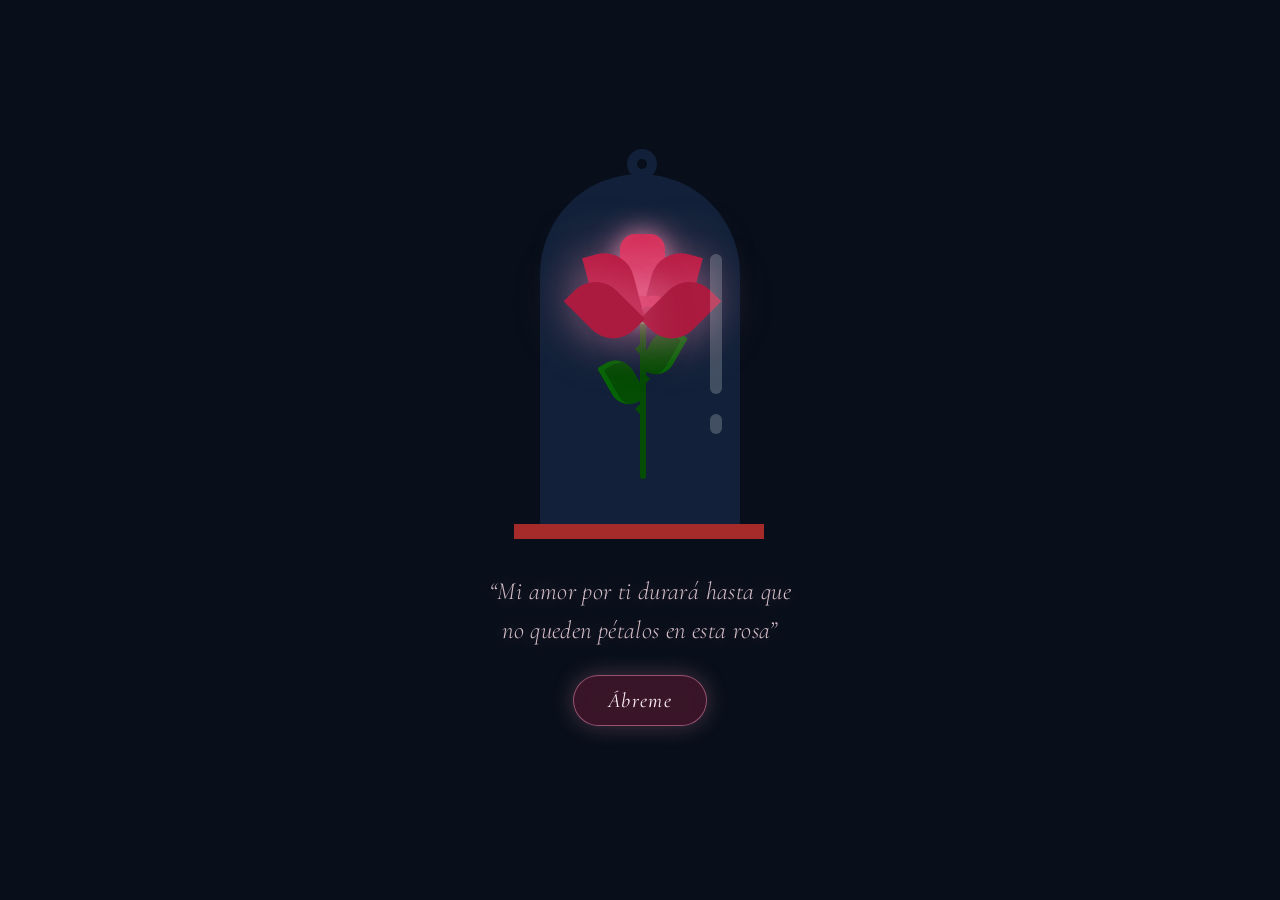
==== index.html @ 110250e2 "Add files via upload" ====
<!DOCTYPE html>
<html lang="es">
<head>
    <meta charset="UTF-8">
    <meta name="viewport" content="width=device-width, initial-scale=1.0, viewport-fit=cover">
    <meta name="theme-color" content="#080f1a">
    <title>Esta Rosa es para Tí</title>
    <link rel="preconnect" href="https://fonts.googleapis.com">
    <link rel="preconnect" href="https://fonts.gstatic.com" crossorigin>
    <link href="https://fonts.googleapis.com/css2?family=Cormorant+Garamond:ital,wght@0,400;1,300;1,400&display=swap" rel="stylesheet">
    <style>
* { box-sizing: border-box; }

body {
  margin: 0;
  min-height: 100vh;
  min-height: 100svh;          /* cuenta con la barra del navegador móvil */
  width: 100%;
  background: #080f1a;
  overflow-x: hidden;
  font-family: 'Cormorant Garamond', Georgia, 'Times New Roman', serif;
  display: flex;
  flex-direction: column;
  align-items: center;
  justify-content: center;
  gap: 48px;
  padding: 26px 18px calc(26px + env(safe-area-inset-bottom));
}

.container {
  position: relative;          /* la escena manda en el alto; el texto va debajo */
  flex: none;
}

.mensaje {
  display: flex;
  flex-direction: column;
  align-items: center;
  gap: 26px;
}

/* La frase */
.frase {
  margin: 0;
  max-width: 19em;
  text-align: center;
  text-wrap: balance;
  font-style: italic;
  font-weight: 300;
  font-size: clamp(1.1rem, 5.2vw, 1.55rem);
  line-height: 1.55;
  letter-spacing: 0.015em;
  color: #f7dbe4;
  opacity: 0;
  animation: aparecer 2.6s ease 0.9s forwards,
             latido 5s ease-in-out 3.5s infinite;
}

@keyframes aparecer {
  from { opacity: 0; transform: translateY(10px); }
  to   { opacity: 0.85; transform: translateY(0); text-shadow: 0 0 16px rgba(245, 148, 184, 0.35); }
}
@keyframes latido {
  0%, 100% { opacity: 0.78; text-shadow: 0 0 14px rgba(245, 148, 184, 0.3); }
  50%      { opacity: 1;    text-shadow: 0 0 28px rgba(245, 148, 184, 0.6); }
}

/* Pantallas bajas: la campana se encoge para que la frase no quede fuera */
@media (max-height: 640px) {
  body { gap: 34px; }
  .container { transform: scale(0.88); transform-origin: top center; margin-bottom: -42px; }
  .frase { font-size: clamp(1rem, 4.6vw, 1.3rem); }
}

.glass {
  height: 350px;
  width: 200px;
  background: #122139;
  border-radius: 300px 300px 0px 0px;
}
.glass:before {
  content: "";
  height: 10px;
  width: 10px;
  transform-origin: center;
  border: 10px solid #122139;
  border-radius: 100%;
  position: absolute;
  left: 87px;
  top: -25px;
}
.glass:after {
  content: "";
  position: absolute;
  height: 15px;
  width: 250px;
  background: #a52a2a;
  top: 100%;
  left: -13%;
}

.shine {
  width: 12px;
  height: 140px;
  background: white;
  opacity: 0.2;
  position: absolute;
  left: 85%;
  top: 80px;
  border-radius: 100px;
  z-index: 10;
}
.shine:before {
  content: "";
  width: 12px;
  height: 20px;
  position: absolute;
  background: white;
  top: 160px;
  border-radius: 100px;
}

.petals > div {
  position: absolute;
  background: #d52d58;
  width: 45px;
  height: 80px;
  top: 55px;
  transition: all 0.5s ease-out;
}
/* El corazón de la rosa: no cae nunca */
.petals .core {
  border-radius: 15px;
  box-shadow: 0px 0px 30px #f594b8;
  left: 80px;
  top: 60px;
  background: #d52d58;
}
.petals .left {
  background: #b81b43;
  left: 60px;
  border-radius: 0px 30px 0px 30px;
  transform-origin: bottom right;
}
.petals .right {
  background: #b81b43;
  left: 100px;
  border-radius: 30px 0px 30px 0px;
  transform-origin: bottom left;
}
/* n0 = el de delante (el próximo en caer), n2 = el del fondo */
.petals .n0 {
  background: #ab1a3f;
  top: 75px;
  height: 70px;
  box-shadow: 0px 0px 50px rgba(245, 148, 184, 0.5);
}
.petals .n1 {
  background: #b81b43;
  top: 70px;
  height: 75px;
  box-shadow: 0px 0px 50px rgba(245, 148, 184, 0.5);
}
.petals .n2 {
  background: #c9204b;
  top: 65px;
  height: 70px;
  box-shadow: 0px 0px 50px rgba(245, 148, 184, 0.3);
}
.petals .glow {
  animation: glowing 2.5s ease-in-out infinite;
}
/* Mientras un pétalo avanza de puesto se mueve más despacio */
.petals .mover {
  transition: all 1.2s ease-in-out;
}
/* Un pétalo recién nacido asoma desde el fondo */
.petals .naciendo {
  opacity: 0;
}

.deadPetals > div {
  position: absolute;
  background: #d52d58;
  width: 20px;
  height: 15px;
  top: 120px;
  border-radius: 0px 30px 0px 30px;
  box-shadow: 0px 0px 30px rgba(245, 148, 184, 0.5);
  transition: all 0.5s ease-out;
}
.deadPetals > div:nth-child(1) {
  left: 67px;
  transform: rotate(-30deg);
  animation: falling 20s 4s ease-in-out infinite;
}
.deadPetals > div:nth-child(2) {
  left: 104px;
  transform: rotate(-30deg);
  animation: falling 20s 8s ease-in-out infinite;
}
.deadPetals > div:nth-child(3) {
  left: 91px;
  transform: rotate(-30deg);
  animation: falling 20s 12s ease-in-out infinite;
}
.deadPetals > div:nth-child(4) {
  left: 69px;
  transform: rotate(-30deg);
  animation: falling 20s 16s ease-in-out infinite;
}

.leaves > div:nth-last-child(1) {
  position: absolute;
  width: 55px;
  height: 30px;
  background: #338f37;
  top: 120px;
  left: 75px;
  border-radius: 100px;
}
.leaves > div:nth-child(1) {
  position: absolute;
  width: 6px;
  height: 210px;
  background: #054c05;
  top: 95px;
  left: 100px;
  border-radius: 0 0 100px 100px;
}
.leaves > div:nth-child(2) {
  position: absolute;
  width: 30px;
  height: 50px;
  top: 53px;
  border-radius: 5px 40px 20px 40px;
  background: #054c05;
  transform-origin: bottom;
  transform: rotate(-30deg);
  top: 180px;
  left: 80px;
  box-shadow: inset 5px 5px #066406;
}
.leaves > div:nth-child(3) {
  position: absolute;
  width: 30px;
  height: 50px;
  top: 53px;
  border-radius: 40px 5px 40px 20px;
  background: #054c05;
  transform-origin: bottom;
  transform: rotate(30deg);
  top: 150px;
  left: 95px;
  box-shadow: inset -5px 5px #066406;
}

.thorns > div {
  position: absolute;
  width: 0;
  height: 0;
  top: 140px;
}
.thorns > div:nth-child(odd) {
  border-top: 5px solid transparent;
  border-bottom: 5px solid transparent;
  border-left: 5px solid #054c05;
  left: 105px;
}
.thorns > div:nth-child(even) {
  border-top: 5px solid transparent;
  border-bottom: 5px solid transparent;
  border-right: 5px solid #054c05;
  left: 95px;
}
.thorns > div:nth-child(1) {
  top: 200px;
}
.thorns > div:nth-child(2) {
  top: 170px;
}
.thorns > div:nth-child(4) {
  top: 230px;
}

@keyframes glowing {
  50% {
    background: #d7365f;
    box-shadow: 0px 0px 60px #f594b8;
  }
}
@keyframes falling {
  20% {
    top: 335px;
    background: #9d193b;
    box-shadow: 0px 0px 0px rgba(245, 148, 184, 0);
  }
  100% {
    top: 335px;
    opacity: 0;
  }
}

/* --- El botón que abre la carta ------------------------------------- */
.abreme {
    font-family: inherit;
    font-size: clamp(1.05rem, 4.8vw, 1.3rem);
    font-style: italic;
    letter-spacing: 0.07em;
    color: #fff1f6;
    padding: 12px 34px;
    border: 1px solid rgba(245, 148, 184, 0.5);
    border-radius: 50px;
    background: rgba(213, 45, 88, 0.24);
    backdrop-filter: blur(8px);
    cursor: pointer;
    box-shadow: 0 0 22px rgba(245, 148, 184, 0.28);
    transition: .35s;
    animation: pulso 2.5s ease-in-out infinite;   /* late igual que la rosa */
}
.abreme:hover {
    transform: scale(1.06);
    background: rgba(213, 45, 88, 0.42);
    box-shadow: 0 0 34px rgba(245, 148, 184, 0.45);
}
.abreme:active { transform: scale(.95); }

@keyframes pulso {
    50% { box-shadow: 0 0 34px rgba(245, 148, 184, 0.5); border-color: rgba(245, 148, 184, 0.75); }
}

/* --- La carta -------------------------------------------------------- */
.carta-fondo {
    inset: 0;
    width: 100%;
    height: 100%;
    max-width: none;
    max-height: none;
    margin: 0;
    padding: 24px;
    border: none;
    background: transparent;
    overflow: hidden;
    align-items: center;
    justify-content: center;
}
.carta-fondo[open] { display: flex; }
.carta-fondo::backdrop {
    background: rgba(6, 11, 20, 0.86);
    backdrop-filter: blur(7px);
}

.carta {
    position: relative;
    z-index: 2;
    width: 100%;
    max-width: 21em;
    padding: 30px 26px 26px;
    text-align: center;
    border: 1px solid rgba(245, 148, 184, 0.35);
    border-radius: 26px;
    background: linear-gradient(160deg, #17273f 0%, #0f1c31 100%);
    box-shadow: 0 0 60px rgba(213, 45, 88, 0.35),
                inset 0 0 40px rgba(245, 148, 184, 0.06);
    animation: abrirCarta .5s cubic-bezier(.2, .8, .3, 1);
}

@keyframes abrirCarta {
    from { opacity: 0; transform: scale(.88) translateY(14px); }
    to   { opacity: 1; transform: none; }
}

.sello svg {
    display: block;
    width: 46px;
    height: auto;
    margin: 0 auto;
    fill: #d52d58;
    filter: drop-shadow(0 0 14px rgba(245, 148, 184, 0.6));
    animation: latirSello 2.5s ease-in-out infinite;
}

@keyframes latirSello {
    50% { transform: scale(1.14); filter: drop-shadow(0 0 24px rgba(245, 148, 184, 0.85)); }
}

.carta p {
    margin: 16px 0 26px;
    font-style: italic;
    font-weight: 300;
    font-size: clamp(1.15rem, 5.4vw, 1.5rem);
    line-height: 1.55;
    color: #fff1f6;
    text-shadow: 0 0 18px rgba(245, 148, 184, 0.35);
}

.cerrar {
    font-family: inherit;
    font-size: clamp(0.95rem, 4.2vw, 1.1rem);
    font-style: italic;
    letter-spacing: 0.06em;
    color: #f7dbe4;
    padding: 9px 28px;
    border: 1px solid rgba(245, 148, 184, 0.35);
    border-radius: 50px;
    background: rgba(213, 45, 88, 0.18);
    cursor: pointer;
    transition: .3s;
}
.cerrar:hover {
    background: rgba(213, 45, 88, 0.36);
    box-shadow: 0 0 22px rgba(245, 148, 184, 0.35);
}
.cerrar:active { transform: scale(.95); }

/* Corazones que suben por detrás de la carta */
.corazones {
    position: absolute;
    inset: 0;
    z-index: 1;
    pointer-events: none;
    overflow: hidden;
}
.corazones svg {
    position: absolute;
    bottom: -60px;
    opacity: 0;
    animation: subir linear forwards;
}
.corazones .rosado { fill: #f594b8; filter: drop-shadow(0 0 10px rgba(245, 148, 184, 0.55)); }
.corazones .fuerte { fill: #d52d58; filter: drop-shadow(0 0 10px rgba(213, 45, 88, 0.6)); }
.corazones .negro  { fill: #070c15; filter: drop-shadow(0 0 7px rgba(245, 148, 184, 0.45)); }

@keyframes subir {
    0%   { opacity: 0;   transform: translate(0, 0) rotate(0deg) scale(.7); }
    12%  { opacity: .95; }
    70%  { opacity: .8; }
    100% { opacity: 0;   transform: translate(var(--vaiven), -105vh) rotate(var(--giro)) scale(1); }
}
    </style>
</head>
<body>
    <div class="container">
        <div class="glass">
            <div class="shine"></div>
        </div>
        <div class="thorns">
            <div></div>
            <div></div>
            <div></div>
            <div></div>
        </div>
        <div class="leaves">
            <div></div>
            <div></div>
            <div></div>
            <div></div>
        </div>
        <!-- Los pétalos los pone y los quita el script: el ciclo no acaba nunca -->
        <div class="petals"></div>
        <div class="deadPetals">
            <div></div>
            <div></div>
            <div></div>
            <div></div>
        </div>
    </div>

    <div class="mensaje">
        <p class="frase">“Mi amor por ti durará hasta que no queden pétalos en esta rosa”</p>
        <button class="abreme" type="button">Ábreme</button>
    </div>

    <!-- La carta: se abre encima de la rosa, sin salir de la página -->
    <dialog class="carta-fondo" id="carta" aria-labelledby="carta-texto">
        <div class="corazones" id="corazones" aria-hidden="true"></div>
        <div class="carta">
            <div class="sello" aria-hidden="true">
                <svg viewBox="0 0 32 29"><path d="M16 28.6S2 19.6 2 10.6C2 6 5.6 2.4 10 2.4c2.5 0 4.7 1.2 6 3 1.3-1.8 3.5-3 6-3 4.4 0 8 3.6 8 8.2 0 9-14 18-14 18z"/></svg>
            </div>
            <p id="carta-texto">Te invito a una cita de amor y amistad conmigo todo este fin de semana</p>
            <button class="cerrar" type="button">Cerrar</button>
        </div>
    </dialog>

<script>
/* ------------------------------------------------------------------
   La rosa eterna: siempre hay tres pétalos por lado.
   Cae el de delante, el de detrás toma su puesto y nace uno al fondo.
   Los lados se turnan: izquierda, derecha, izquierda...
------------------------------------------------------------------ */
(function () {
    const jardin  = document.querySelector('.petals');
    // Un ángulo por altura: n0 es el de delante (el que cae) y el último el del
    // fondo. Añadir o quitar valores aquí cambia cuántos pétalos tiene cada lado.
    const ANGULOS = [45, 15];
    const PAUSA   = 5000;          // ms entre una caída y la siguiente
    const CAIDA   = 9000;          // ms desde que se suelta hasta que se esfuma
    const PASO    = 1200;          // ms que tarda en avanzar de puesto

    let mandaIzquierda = true;     // de qué lado cae el próximo pétalo
    const flor = { left: [], right: [] };

    const signo   = lado => (lado === 'left' ? -1 : 1);
    const angulo  = (lado, nivel) => signo(lado) * ANGULOS[nivel];
    // El lado que manda se pinta por encima del otro en cada altura
    const capa    = (lado, nivel) => (ANGULOS.length - 1 - nivel) * 2 +
                                     ((lado === 'left') === mandaIzquierda ? 1 : 0);

    function colocar(p, lado, nivel, extra) {
        p.className = `${lado} n${nivel} glow${extra ? ' ' + extra : ''}`;
        p.style.transform = `rotate(${angulo(lado, nivel)}deg)`;
        p.style.zIndex = capa(lado, nivel);
    }

    function nacer(lado, nivel) {
        const p = document.createElement('div');
        colocar(p, lado, nivel, 'naciendo');
        jardin.appendChild(p);
        requestAnimationFrame(() => requestAnimationFrame(() => {
            p.classList.remove('naciendo');
        }));
        return p;
    }

    function caer(p, lado) {
        p.classList.remove('glow');
        p.classList.add('cayendo');
        p.style.zIndex = 8;

        const s     = signo(lado);
        const medio = lado === 'left' ? 100 : 60;    // por dónde pasa al voltear
        const suelo = lado === 'left' ? 50 : 110;    // dónde queda posado
        const apagado = { backgroundColor: '#71122a', boxShadow: '0px 0px 0px rgba(245, 148, 184, 0)' };
        const posado  = Object.assign({ transform: `rotate(${s * 60}deg)`, top: '252px', left: `${suelo}px` }, apagado);

        const anim = p.animate([
            { transform: `rotate(${s * ANGULOS[0]}deg)`, top: '75px', left: lado === 'left' ? '60px' : '100px',
              backgroundColor: '#ab1a3f', opacity: 1, offset: 0 },
            { transform: `rotate(${s * 90}deg)`, top: '200px', left: `${medio}px`, opacity: 1, offset: 0.30 },
            Object.assign({ opacity: 1, offset: 0.58 }, posado),   // toca el suelo
            Object.assign({ opacity: 1, offset: 0.80 }, posado),   // descansa ahí un rato
            Object.assign({ opacity: 0, offset: 1 }, posado)       // y se apaga
        ], { duration: CAIDA, easing: 'ease-in-out', fill: 'forwards' });

        anim.onfinish = () => p.remove();
        setTimeout(() => p.remove(), CAIDA + 800);   // por si la pestaña estuvo dormida
    }

    function soltar() {
        const lado = mandaIzquierda ? 'left' : 'right';

        caer(flor[lado].shift(), lado);                      // 1. cae el de delante
        flor[lado].push(nacer(lado, ANGULOS.length - 1));    // 2. nace uno al fondo
        mandaIzquierda = !mandaIzquierda;                    // 3. le toca al otro lado

        // Los que quedan avanzan un puesto (y se recalcula quién tapa a quién)
        ['left', 'right'].forEach(l => flor[l].forEach((p, nivel) => {
            colocar(p, l, nivel, 'mover');
            setTimeout(() => p.classList.remove('mover'), PASO + 100);
        }));
    }

    // --- La rosa se abre ---------------------------------------------------
    const corazon = document.createElement('div');
    corazon.className = 'core';
    jardin.appendChild(corazon);

    ['left', 'right'].forEach(lado => {
        for (let nivel = 0; nivel < ANGULOS.length; nivel++) {
            const p = document.createElement('div');
            colocar(p, lado, nivel);
            jardin.appendChild(p);
            flor[lado].push(p);
            p.animate([{ transform: 'rotate(0deg)' },
                       { transform: `rotate(${angulo(lado, nivel)}deg)` }],
                      { duration: 3000, easing: 'ease-in-out' });
        }
    });

    setTimeout(function ciclo() {
        soltar();
        setTimeout(ciclo, PAUSA);
    }, 4000);
})();

/* ------------------------------------------------------------------
   La carta: se abre encima de la rosa y se cierra con el botón,
   tocando fuera o con la tecla Escape.
------------------------------------------------------------------ */
(function () {
    const carta     = document.getElementById('carta');
    const corazones = document.getElementById('corazones');
    const abreme    = document.querySelector('.abreme');

    const FORMA = 'M16 28.6S2 19.6 2 10.6C2 6 5.6 2.4 10 2.4c2.5 0 4.7 1.2 6 3 ' +
                  '1.3-1.8 3.5-3 6-3 4.4 0 8 3.6 8 8.2 0 9-14 18-14 18z';
    const TONOS = ['rosado', 'negro', 'fuerte', 'negro', 'rosado', 'rosado', 'negro'];

    function sembrarCorazones(cuantos) {
        corazones.innerHTML = '';
        for (let i = 0; i < cuantos; i++) {
            const c = document.createElementNS('http://www.w3.org/2000/svg', 'svg');
            const p = document.createElementNS('http://www.w3.org/2000/svg', 'path');
            p.setAttribute('d', FORMA);
            c.appendChild(p);
            c.setAttribute('viewBox', '0 0 32 29');
            c.setAttribute('class', TONOS[i % TONOS.length]);

            const tam = 14 + Math.random() * 26;
            c.style.width          = tam + 'px';
            c.style.left           = Math.random() * 92 + '%';
            c.style.animationDuration = (7 + Math.random() * 6) + 's';
            c.style.animationDelay    = (Math.random() * 5) + 's';
            c.style.setProperty('--vaiven', (Math.random() * 90 - 45) + 'px');
            c.style.setProperty('--giro',   (Math.random() * 60 - 30) + 'deg');
            corazones.appendChild(c);
        }
    }

    function abrir() {
        sembrarCorazones(18);
        carta.showModal();              // <dialog> se encarga del foco y de Escape
    }

    function cerrar() {
        carta.close();
        corazones.innerHTML = '';       // los corazones dejan de correr
    }

    abreme.addEventListener('click', abrir);
    carta.querySelector('.cerrar').addEventListener('click', cerrar);

    // Tocar fuera de la carta también la cierra
    carta.addEventListener('click', e => { if (e.target === carta) cerrar(); });
    carta.addEventListener('close', () => { corazones.innerHTML = ''; });
})();
</script>
</body>
</html>
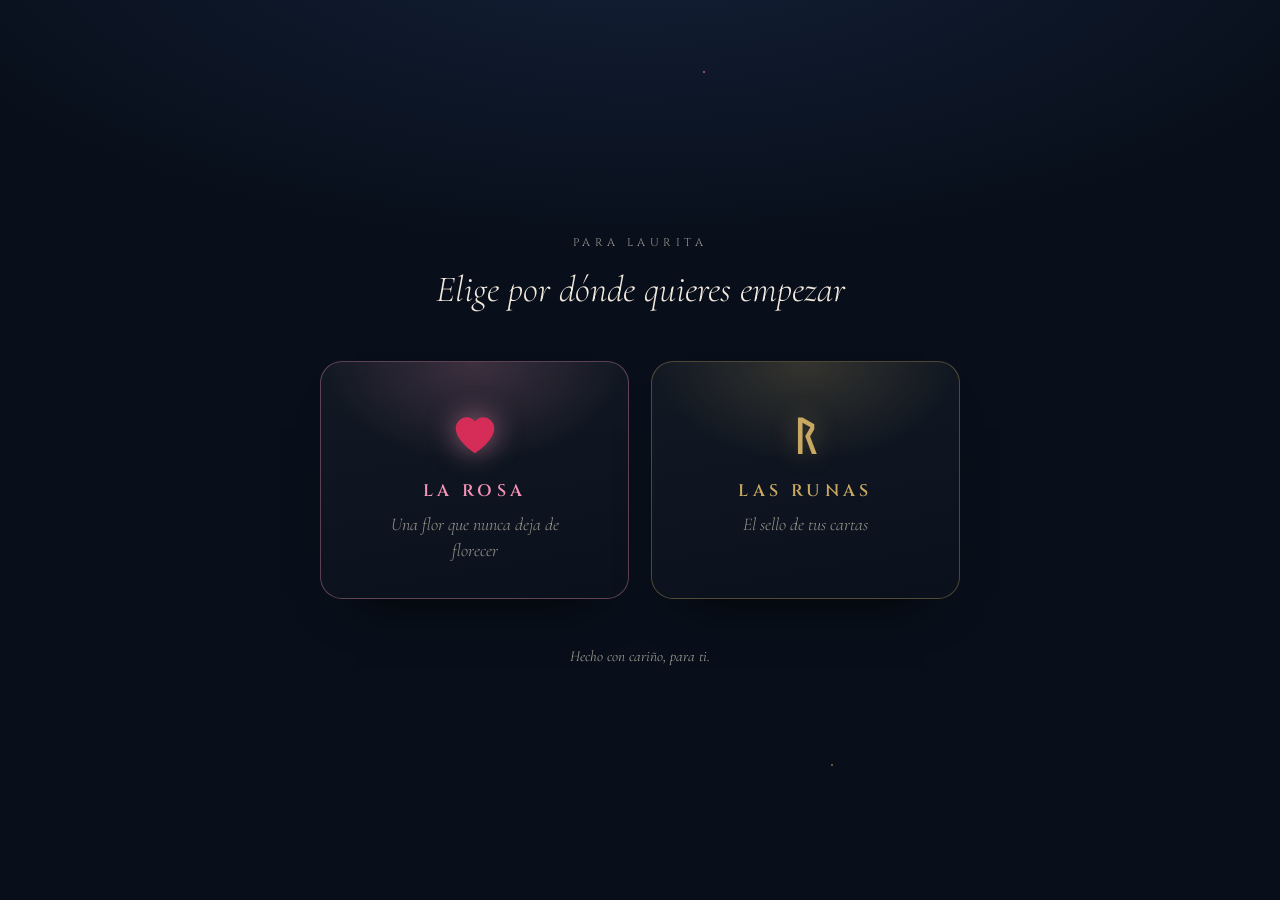
==== commit 7822cfc7: "Portada con navegación entre la rosa y las runas - index.html: portada con una puerta por experienci" ====
--- a/index.html
+++ b/index.html
@@ -1,640 +1,277 @@
-<!DOCTYPE html>
-<html lang="es">
-<head>
-    <meta charset="UTF-8">
-    <meta name="viewport" content="width=device-width, initial-scale=1.0, viewport-fit=cover">
-    <meta name="theme-color" content="#080f1a">
-    <title>Esta Rosa es para Tí</title>
-    <link rel="preconnect" href="https://fonts.googleapis.com">
-    <link rel="preconnect" href="https://fonts.gstatic.com" crossorigin>
-    <link href="https://fonts.googleapis.com/css2?family=Cormorant+Garamond:ital,wght@0,400;1,300;1,400&display=swap" rel="stylesheet">
-    <style>
-* { box-sizing: border-box; }
-
-body {
-  margin: 0;
-  min-height: 100vh;
-  min-height: 100svh;          /* cuenta con la barra del navegador móvil */
-  width: 100%;
-  background: #080f1a;
-  overflow-x: hidden;
-  font-family: 'Cormorant Garamond', Georgia, 'Times New Roman', serif;
-  display: flex;
-  flex-direction: column;
-  align-items: center;
-  justify-content: center;
-  gap: 48px;
-  padding: 26px 18px calc(26px + env(safe-area-inset-bottom));
-}
-
-.container {
-  position: relative;          /* la escena manda en el alto; el texto va debajo */
-  flex: none;
-}
-
-.mensaje {
-  display: flex;
-  flex-direction: column;
-  align-items: center;
-  gap: 26px;
-}
-
-/* La frase */
-.frase {
-  margin: 0;
-  max-width: 19em;
-  text-align: center;
-  text-wrap: balance;
-  font-style: italic;
-  font-weight: 300;
-  font-size: clamp(1.1rem, 5.2vw, 1.55rem);
-  line-height: 1.55;
-  letter-spacing: 0.015em;
-  color: #f7dbe4;
-  opacity: 0;
-  animation: aparecer 2.6s ease 0.9s forwards,
-             latido 5s ease-in-out 3.5s infinite;
-}
-
-@keyframes aparecer {
-  from { opacity: 0; transform: translateY(10px); }
-  to   { opacity: 0.85; transform: translateY(0); text-shadow: 0 0 16px rgba(245, 148, 184, 0.35); }
-}
-@keyframes latido {
-  0%, 100% { opacity: 0.78; text-shadow: 0 0 14px rgba(245, 148, 184, 0.3); }
-  50%      { opacity: 1;    text-shadow: 0 0 28px rgba(245, 148, 184, 0.6); }
-}
-
-/* Pantallas bajas: la campana se encoge para que la frase no quede fuera */
-@media (max-height: 640px) {
-  body { gap: 34px; }
-  .container { transform: scale(0.88); transform-origin: top center; margin-bottom: -42px; }
-  .frase { font-size: clamp(1rem, 4.6vw, 1.3rem); }
-}
-
-.glass {
-  height: 350px;
-  width: 200px;
-  background: #122139;
-  border-radius: 300px 300px 0px 0px;
-}
-.glass:before {
-  content: "";
-  height: 10px;
-  width: 10px;
-  transform-origin: center;
-  border: 10px solid #122139;
-  border-radius: 100%;
-  position: absolute;
-  left: 87px;
-  top: -25px;
-}
-.glass:after {
-  content: "";
-  position: absolute;
-  height: 15px;
-  width: 250px;
-  background: #a52a2a;
-  top: 100%;
-  left: -13%;
-}
-
-.shine {
-  width: 12px;
-  height: 140px;
-  background: white;
-  opacity: 0.2;
-  position: absolute;
-  left: 85%;
-  top: 80px;
-  border-radius: 100px;
-  z-index: 10;
-}
-.shine:before {
-  content: "";
-  width: 12px;
-  height: 20px;
-  position: absolute;
-  background: white;
-  top: 160px;
-  border-radius: 100px;
-}
-
-.petals > div {
-  position: absolute;
-  background: #d52d58;
-  width: 45px;
-  height: 80px;
-  top: 55px;
-  transition: all 0.5s ease-out;
-}
-/* El corazón de la rosa: no cae nunca */
-.petals .core {
-  border-radius: 15px;
-  box-shadow: 0px 0px 30px #f594b8;
-  left: 80px;
-  top: 60px;
-  background: #d52d58;
-}
-.petals .left {
-  background: #b81b43;
-  left: 60px;
-  border-radius: 0px 30px 0px 30px;
-  transform-origin: bottom right;
-}
-.petals .right {
-  background: #b81b43;
-  left: 100px;
-  border-radius: 30px 0px 30px 0px;
-  transform-origin: bottom left;
-}
-/* n0 = el de delante (el próximo en caer), n2 = el del fondo */
-.petals .n0 {
-  background: #ab1a3f;
-  top: 75px;
-  height: 70px;
-  box-shadow: 0px 0px 50px rgba(245, 148, 184, 0.5);
-}
-.petals .n1 {
-  background: #b81b43;
-  top: 70px;
-  height: 75px;
-  box-shadow: 0px 0px 50px rgba(245, 148, 184, 0.5);
-}
-.petals .n2 {
-  background: #c9204b;
-  top: 65px;
-  height: 70px;
-  box-shadow: 0px 0px 50px rgba(245, 148, 184, 0.3);
-}
-.petals .glow {
-  animation: glowing 2.5s ease-in-out infinite;
-}
-/* Mientras un pétalo avanza de puesto se mueve más despacio */
-.petals .mover {
-  transition: all 1.2s ease-in-out;
-}
-/* Un pétalo recién nacido asoma desde el fondo */
-.petals .naciendo {
-  opacity: 0;
-}
-
-.deadPetals > div {
-  position: absolute;
-  background: #d52d58;
-  width: 20px;
-  height: 15px;
-  top: 120px;
-  border-radius: 0px 30px 0px 30px;
-  box-shadow: 0px 0px 30px rgba(245, 148, 184, 0.5);
-  transition: all 0.5s ease-out;
-}
-.deadPetals > div:nth-child(1) {
-  left: 67px;
-  transform: rotate(-30deg);
-  animation: falling 20s 4s ease-in-out infinite;
-}
-.deadPetals > div:nth-child(2) {
-  left: 104px;
-  transform: rotate(-30deg);
-  animation: falling 20s 8s ease-in-out infinite;
-}
-.deadPetals > div:nth-child(3) {
-  left: 91px;
-  transform: rotate(-30deg);
-  animation: falling 20s 12s ease-in-out infinite;
-}
-.deadPetals > div:nth-child(4) {
-  left: 69px;
-  transform: rotate(-30deg);
-  animation: falling 20s 16s ease-in-out infinite;
-}
-
-.leaves > div:nth-last-child(1) {
-  position: absolute;
-  width: 55px;
-  height: 30px;
-  background: #338f37;
-  top: 120px;
-  left: 75px;
-  border-radius: 100px;
-}
-.leaves > div:nth-child(1) {
-  position: absolute;
-  width: 6px;
-  height: 210px;
-  background: #054c05;
-  top: 95px;
-  left: 100px;
-  border-radius: 0 0 100px 100px;
-}
-.leaves > div:nth-child(2) {
-  position: absolute;
-  width: 30px;
-  height: 50px;
-  top: 53px;
-  border-radius: 5px 40px 20px 40px;
-  background: #054c05;
-  transform-origin: bottom;
-  transform: rotate(-30deg);
-  top: 180px;
-  left: 80px;
-  box-shadow: inset 5px 5px #066406;
-}
-.leaves > div:nth-child(3) {
-  position: absolute;
-  width: 30px;
-  height: 50px;
-  top: 53px;
-  border-radius: 40px 5px 40px 20px;
-  background: #054c05;
-  transform-origin: bottom;
-  transform: rotate(30deg);
-  top: 150px;
-  left: 95px;
-  box-shadow: inset -5px 5px #066406;
-}
-
-.thorns > div {
-  position: absolute;
-  width: 0;
-  height: 0;
-  top: 140px;
-}
-.thorns > div:nth-child(odd) {
-  border-top: 5px solid transparent;
-  border-bottom: 5px solid transparent;
-  border-left: 5px solid #054c05;
-  left: 105px;
-}
-.thorns > div:nth-child(even) {
-  border-top: 5px solid transparent;
-  border-bottom: 5px solid transparent;
-  border-right: 5px solid #054c05;
-  left: 95px;
-}
-.thorns > div:nth-child(1) {
-  top: 200px;
-}
-.thorns > div:nth-child(2) {
-  top: 170px;
-}
-.thorns > div:nth-child(4) {
-  top: 230px;
-}
-
-@keyframes glowing {
-  50% {
-    background: #d7365f;
-    box-shadow: 0px 0px 60px #f594b8;
-  }
-}
-@keyframes falling {
-  20% {
-    top: 335px;
-    background: #9d193b;
-    box-shadow: 0px 0px 0px rgba(245, 148, 184, 0);
-  }
-  100% {
-    top: 335px;
-    opacity: 0;
-  }
-}
-
-/* --- El botón que abre la carta ------------------------------------- */
-.abreme {
-    font-family: inherit;
-    font-size: clamp(1.05rem, 4.8vw, 1.3rem);
-    font-style: italic;
-    letter-spacing: 0.07em;
-    color: #fff1f6;
-    padding: 12px 34px;
-    border: 1px solid rgba(245, 148, 184, 0.5);
-    border-radius: 50px;
-    background: rgba(213, 45, 88, 0.24);
-    backdrop-filter: blur(8px);
-    cursor: pointer;
-    box-shadow: 0 0 22px rgba(245, 148, 184, 0.28);
-    transition: .35s;
-    animation: pulso 2.5s ease-in-out infinite;   /* late igual que la rosa */
-}
-.abreme:hover {
-    transform: scale(1.06);
-    background: rgba(213, 45, 88, 0.42);
-    box-shadow: 0 0 34px rgba(245, 148, 184, 0.45);
-}
-.abreme:active { transform: scale(.95); }
-
-@keyframes pulso {
-    50% { box-shadow: 0 0 34px rgba(245, 148, 184, 0.5); border-color: rgba(245, 148, 184, 0.75); }
-}
-
-/* --- La carta -------------------------------------------------------- */
-.carta-fondo {
-    inset: 0;
-    width: 100%;
-    height: 100%;
-    max-width: none;
-    max-height: none;
-    margin: 0;
-    padding: 24px;
-    border: none;
-    background: transparent;
-    overflow: hidden;
-    align-items: center;
-    justify-content: center;
-}
-.carta-fondo[open] { display: flex; }
-.carta-fondo::backdrop {
-    background: rgba(6, 11, 20, 0.86);
-    backdrop-filter: blur(7px);
-}
-
-.carta {
-    position: relative;
-    z-index: 2;
-    width: 100%;
-    max-width: 21em;
-    padding: 30px 26px 26px;
-    text-align: center;
-    border: 1px solid rgba(245, 148, 184, 0.35);
-    border-radius: 26px;
-    background: linear-gradient(160deg, #17273f 0%, #0f1c31 100%);
-    box-shadow: 0 0 60px rgba(213, 45, 88, 0.35),
-                inset 0 0 40px rgba(245, 148, 184, 0.06);
-    animation: abrirCarta .5s cubic-bezier(.2, .8, .3, 1);
-}
-
-@keyframes abrirCarta {
-    from { opacity: 0; transform: scale(.88) translateY(14px); }
-    to   { opacity: 1; transform: none; }
-}
-
-.sello svg {
-    display: block;
-    width: 46px;
-    height: auto;
-    margin: 0 auto;
-    fill: #d52d58;
-    filter: drop-shadow(0 0 14px rgba(245, 148, 184, 0.6));
-    animation: latirSello 2.5s ease-in-out infinite;
-}
-
-@keyframes latirSello {
-    50% { transform: scale(1.14); filter: drop-shadow(0 0 24px rgba(245, 148, 184, 0.85)); }
-}
-
-.carta p {
-    margin: 16px 0 26px;
-    font-style: italic;
-    font-weight: 300;
-    font-size: clamp(1.15rem, 5.4vw, 1.5rem);
-    line-height: 1.55;
-    color: #fff1f6;
-    text-shadow: 0 0 18px rgba(245, 148, 184, 0.35);
-}
-
-.cerrar {
-    font-family: inherit;
-    font-size: clamp(0.95rem, 4.2vw, 1.1rem);
-    font-style: italic;
-    letter-spacing: 0.06em;
-    color: #f7dbe4;
-    padding: 9px 28px;
-    border: 1px solid rgba(245, 148, 184, 0.35);
-    border-radius: 50px;
-    background: rgba(213, 45, 88, 0.18);
-    cursor: pointer;
-    transition: .3s;
-}
-.cerrar:hover {
-    background: rgba(213, 45, 88, 0.36);
-    box-shadow: 0 0 22px rgba(245, 148, 184, 0.35);
-}
-.cerrar:active { transform: scale(.95); }
-
-/* Corazones que suben por detrás de la carta */
-.corazones {
-    position: absolute;
-    inset: 0;
-    z-index: 1;
-    pointer-events: none;
-    overflow: hidden;
-}
-.corazones svg {
-    position: absolute;
-    bottom: -60px;
-    opacity: 0;
-    animation: subir linear forwards;
-}
-.corazones .rosado { fill: #f594b8; filter: drop-shadow(0 0 10px rgba(245, 148, 184, 0.55)); }
-.corazones .fuerte { fill: #d52d58; filter: drop-shadow(0 0 10px rgba(213, 45, 88, 0.6)); }
-.corazones .negro  { fill: #070c15; filter: drop-shadow(0 0 7px rgba(245, 148, 184, 0.45)); }
-
-@keyframes subir {
-    0%   { opacity: 0;   transform: translate(0, 0) rotate(0deg) scale(.7); }
-    12%  { opacity: .95; }
-    70%  { opacity: .8; }
-    100% { opacity: 0;   transform: translate(var(--vaiven), -105vh) rotate(var(--giro)) scale(1); }
-}
-    </style>
-</head>
-<body>
-    <div class="container">
-        <div class="glass">
-            <div class="shine"></div>
-        </div>
-        <div class="thorns">
-            <div></div>
-            <div></div>
-            <div></div>
-            <div></div>
-        </div>
-        <div class="leaves">
-            <div></div>
-            <div></div>
-            <div></div>
-            <div></div>
-        </div>
-        <!-- Los pétalos los pone y los quita el script: el ciclo no acaba nunca -->
-        <div class="petals"></div>
-        <div class="deadPetals">
-            <div></div>
-            <div></div>
-            <div></div>
-            <div></div>
-        </div>
-    </div>
-
-    <div class="mensaje">
-        <p class="frase">“Mi amor por ti durará hasta que no queden pétalos en esta rosa”</p>
-        <button class="abreme" type="button">Ábreme</button>
-    </div>
-
-    <!-- La carta: se abre encima de la rosa, sin salir de la página -->
-    <dialog class="carta-fondo" id="carta" aria-labelledby="carta-texto">
-        <div class="corazones" id="corazones" aria-hidden="true"></div>
-        <div class="carta">
-            <div class="sello" aria-hidden="true">
-                <svg viewBox="0 0 32 29"><path d="M16 28.6S2 19.6 2 10.6C2 6 5.6 2.4 10 2.4c2.5 0 4.7 1.2 6 3 1.3-1.8 3.5-3 6-3 4.4 0 8 3.6 8 8.2 0 9-14 18-14 18z"/></svg>
-            </div>
-            <p id="carta-texto">Te invito a una cita de amor y amistad conmigo todo este fin de semana</p>
-            <button class="cerrar" type="button">Cerrar</button>
-        </div>
-    </dialog>
-
-<script>
-/* ------------------------------------------------------------------
-   La rosa eterna: siempre hay tres pétalos por lado.
-   Cae el de delante, el de detrás toma su puesto y nace uno al fondo.
-   Los lados se turnan: izquierda, derecha, izquierda...
------------------------------------------------------------------- */
-(function () {
-    const jardin  = document.querySelector('.petals');
-    // Un ángulo por altura: n0 es el de delante (el que cae) y el último el del
-    // fondo. Añadir o quitar valores aquí cambia cuántos pétalos tiene cada lado.
-    const ANGULOS = [45, 15];
-    const PAUSA   = 5000;          // ms entre una caída y la siguiente
-    const CAIDA   = 9000;          // ms desde que se suelta hasta que se esfuma
-    const PASO    = 1200;          // ms que tarda en avanzar de puesto
-
-    let mandaIzquierda = true;     // de qué lado cae el próximo pétalo
-    const flor = { left: [], right: [] };
-
-    const signo   = lado => (lado === 'left' ? -1 : 1);
-    const angulo  = (lado, nivel) => signo(lado) * ANGULOS[nivel];
-    // El lado que manda se pinta por encima del otro en cada altura
-    const capa    = (lado, nivel) => (ANGULOS.length - 1 - nivel) * 2 +
-                                     ((lado === 'left') === mandaIzquierda ? 1 : 0);
-
-    function colocar(p, lado, nivel, extra) {
-        p.className = `${lado} n${nivel} glow${extra ? ' ' + extra : ''}`;
-        p.style.transform = `rotate(${angulo(lado, nivel)}deg)`;
-        p.style.zIndex = capa(lado, nivel);
-    }
-
-    function nacer(lado, nivel) {
-        const p = document.createElement('div');
-        colocar(p, lado, nivel, 'naciendo');
-        jardin.appendChild(p);
-        requestAnimationFrame(() => requestAnimationFrame(() => {
-            p.classList.remove('naciendo');
-        }));
-        return p;
-    }
-
-    function caer(p, lado) {
-        p.classList.remove('glow');
-        p.classList.add('cayendo');
-        p.style.zIndex = 8;
-
-        const s     = signo(lado);
-        const medio = lado === 'left' ? 100 : 60;    // por dónde pasa al voltear
-        const suelo = lado === 'left' ? 50 : 110;    // dónde queda posado
-        const apagado = { backgroundColor: '#71122a', boxShadow: '0px 0px 0px rgba(245, 148, 184, 0)' };
-        const posado  = Object.assign({ transform: `rotate(${s * 60}deg)`, top: '252px', left: `${suelo}px` }, apagado);
-
-        const anim = p.animate([
-            { transform: `rotate(${s * ANGULOS[0]}deg)`, top: '75px', left: lado === 'left' ? '60px' : '100px',
-              backgroundColor: '#ab1a3f', opacity: 1, offset: 0 },
-            { transform: `rotate(${s * 90}deg)`, top: '200px', left: `${medio}px`, opacity: 1, offset: 0.30 },
-            Object.assign({ opacity: 1, offset: 0.58 }, posado),   // toca el suelo
-            Object.assign({ opacity: 1, offset: 0.80 }, posado),   // descansa ahí un rato
-            Object.assign({ opacity: 0, offset: 1 }, posado)       // y se apaga
-        ], { duration: CAIDA, easing: 'ease-in-out', fill: 'forwards' });
-
-        anim.onfinish = () => p.remove();
-        setTimeout(() => p.remove(), CAIDA + 800);   // por si la pestaña estuvo dormida
-    }
-
-    function soltar() {
-        const lado = mandaIzquierda ? 'left' : 'right';
-
-        caer(flor[lado].shift(), lado);                      // 1. cae el de delante
-        flor[lado].push(nacer(lado, ANGULOS.length - 1));    // 2. nace uno al fondo
-        mandaIzquierda = !mandaIzquierda;                    // 3. le toca al otro lado
-
-        // Los que quedan avanzan un puesto (y se recalcula quién tapa a quién)
-        ['left', 'right'].forEach(l => flor[l].forEach((p, nivel) => {
-            colocar(p, l, nivel, 'mover');
-            setTimeout(() => p.classList.remove('mover'), PASO + 100);
-        }));
-    }
-
-    // --- La rosa se abre ---------------------------------------------------
-    const corazon = document.createElement('div');
-    corazon.className = 'core';
-    jardin.appendChild(corazon);
-
-    ['left', 'right'].forEach(lado => {
-        for (let nivel = 0; nivel < ANGULOS.length; nivel++) {
-            const p = document.createElement('div');
-            colocar(p, lado, nivel);
-            jardin.appendChild(p);
-            flor[lado].push(p);
-            p.animate([{ transform: 'rotate(0deg)' },
-                       { transform: `rotate(${angulo(lado, nivel)}deg)` }],
-                      { duration: 3000, easing: 'ease-in-out' });
-        }
-    });
-
-    setTimeout(function ciclo() {
-        soltar();
-        setTimeout(ciclo, PAUSA);
-    }, 4000);
-})();
-
-/* ------------------------------------------------------------------
-   La carta: se abre encima de la rosa y se cierra con el botón,
-   tocando fuera o con la tecla Escape.
------------------------------------------------------------------- */
-(function () {
-    const carta     = document.getElementById('carta');
-    const corazones = document.getElementById('corazones');
-    const abreme    = document.querySelector('.abreme');
-
-    const FORMA = 'M16 28.6S2 19.6 2 10.6C2 6 5.6 2.4 10 2.4c2.5 0 4.7 1.2 6 3 ' +
-                  '1.3-1.8 3.5-3 6-3 4.4 0 8 3.6 8 8.2 0 9-14 18-14 18z';
-    const TONOS = ['rosado', 'negro', 'fuerte', 'negro', 'rosado', 'rosado', 'negro'];
-
-    function sembrarCorazones(cuantos) {
-        corazones.innerHTML = '';
-        for (let i = 0; i < cuantos; i++) {
-            const c = document.createElementNS('http://www.w3.org/2000/svg', 'svg');
-            const p = document.createElementNS('http://www.w3.org/2000/svg', 'path');
-            p.setAttribute('d', FORMA);
-            c.appendChild(p);
-            c.setAttribute('viewBox', '0 0 32 29');
-            c.setAttribute('class', TONOS[i % TONOS.length]);
-
-            const tam = 14 + Math.random() * 26;
-            c.style.width          = tam + 'px';
-            c.style.left           = Math.random() * 92 + '%';
-            c.style.animationDuration = (7 + Math.random() * 6) + 's';
-            c.style.animationDelay    = (Math.random() * 5) + 's';
-            c.style.setProperty('--vaiven', (Math.random() * 90 - 45) + 'px');
-            c.style.setProperty('--giro',   (Math.random() * 60 - 30) + 'deg');
-            corazones.appendChild(c);
-        }
-    }
-
-    function abrir() {
-        sembrarCorazones(18);
-        carta.showModal();              // <dialog> se encarga del foco y de Escape
-    }
-
-    function cerrar() {
-        carta.close();
-        corazones.innerHTML = '';       // los corazones dejan de correr
-    }
-
-    abreme.addEventListener('click', abrir);
-    carta.querySelector('.cerrar').addEventListener('click', cerrar);
-
-    // Tocar fuera de la carta también la cierra
-    carta.addEventListener('click', e => { if (e.target === carta) cerrar(); });
-    carta.addEventListener('close', () => { corazones.innerHTML = ''; });
-})();
-</script>
-</body>
-</html>+<!DOCTYPE html>
+<html lang="es">
+<head>
+  <meta charset="UTF-8">
+  <meta name="viewport" content="width=device-width, initial-scale=1.0, viewport-fit=cover">
+  <meta name="theme-color" content="#080f1a">
+  <meta name="robots" content="noindex, nofollow">
+  <title>Para Laurita</title>
+  <meta name="description" content="Un pequeño rincón con sorpresas para Laura.">
+
+  <link rel="preconnect" href="https://fonts.googleapis.com">
+  <link rel="preconnect" href="https://fonts.gstatic.com" crossorigin>
+  <link href="https://fonts.googleapis.com/css2?family=Cormorant+Garamond:ital,wght@0,400;0,500;1,300;1,400&family=Cinzel:wght@400;600&family=Noto+Sans+Runic&display=swap" rel="stylesheet">
+
+  <style>
+    /* =================================================================
+       Portada · Para Laurita
+       Un menú de "puertas": cada una lleva a una de las experiencias.
+       Mobile-first, misma noche azul que la rosa y las runas.
+       ================================================================= */
+    :root {
+      --bg:        #080f1a;
+      --bg-glow:   #142038;
+      --marfil:    #f3eadf;
+      --tenue:     #9a978f;
+
+      /* Acentos de cada puerta */
+      --rosa:        #f594b8;
+      --rosa-fuerte: #d52d58;
+      --rosa-suave:  rgba(245, 148, 184, 0.35);
+      --oro:         #c9a961;
+      --oro-suave:   rgba(201, 169, 97, 0.35);
+
+      --font-poem:  'Cormorant Garamond', Georgia, serif;
+      --font-title: 'Cinzel', 'Times New Roman', serif;
+      --font-runa:  'Noto Sans Runic', 'Segoe UI Symbol', serif;
+      --ease: cubic-bezier(0.22, 0.61, 0.36, 1);
+    }
+
+    *, *::before, *::after { box-sizing: border-box; margin: 0; padding: 0; }
+    html { -webkit-text-size-adjust: 100%; }
+
+    body {
+      min-height: 100vh;
+      min-height: 100svh;
+      display: flex;
+      flex-direction: column;
+      align-items: center;
+      justify-content: center;
+      padding: 32px 20px calc(32px + env(safe-area-inset-bottom));
+      position: relative;
+      overflow-x: hidden;
+      color: var(--marfil);
+      font-family: var(--font-poem);
+      -webkit-font-smoothing: antialiased;
+      background:
+        radial-gradient(ellipse 90% 55% at 50% -10%, var(--bg-glow), transparent 70%),
+        var(--bg);
+    }
+
+    /* Estrellas sutiles, solo CSS */
+    .stars {
+      position: fixed;
+      inset: 0;
+      z-index: 0;
+      pointer-events: none;
+      background-image:
+        radial-gradient(1px 1px at 12% 22%, rgba(243,234,223,.5) 50%, transparent 51%),
+        radial-gradient(1px 1px at 78% 14%, rgba(243,234,223,.4) 50%, transparent 51%),
+        radial-gradient(1.5px 1.5px at 55% 8%,  rgba(245,148,184,.5) 50%, transparent 51%),
+        radial-gradient(1px 1px at 30% 70%, rgba(243,234,223,.3) 50%, transparent 51%),
+        radial-gradient(1px 1px at 88% 62%, rgba(243,234,223,.4) 50%, transparent 51%),
+        radial-gradient(1.5px 1.5px at 65% 85%, rgba(201,169,97,.45) 50%, transparent 51%),
+        radial-gradient(1px 1px at 8% 90%,  rgba(243,234,223,.3) 50%, transparent 51%),
+        radial-gradient(1px 1px at 42% 45%, rgba(243,234,223,.25) 50%, transparent 51%);
+      animation: twinkle 7s ease-in-out infinite;
+    }
+
+    .portada {
+      position: relative;
+      z-index: 1;
+      width: 100%;
+      max-width: 520px;
+      display: flex;
+      flex-direction: column;
+      align-items: center;
+      gap: 40px;
+    }
+
+    /* ---------- Cabecera ---------- */
+    .cabecera {
+      text-align: center;
+      animation: aparecer 1.4s var(--ease) both;
+    }
+    .saludo {
+      font-family: var(--font-title);
+      font-size: 0.7rem;
+      letter-spacing: 0.4em;
+      text-transform: uppercase;
+      color: var(--tenue);
+      margin-bottom: 16px;
+    }
+    .cabecera h1 {
+      font-weight: 300;
+      font-style: italic;
+      font-size: clamp(1.7rem, 6.5vw, 2.3rem);
+      line-height: 1.3;
+      text-wrap: balance;
+      color: var(--marfil);
+    }
+
+    /* ---------- Las puertas ---------- */
+    .puertas {
+      width: 100%;
+      display: grid;
+      grid-template-columns: 1fr;
+      gap: 18px;
+    }
+
+    .puerta {
+      --acento: var(--marfil);
+      --acento-suave: rgba(243, 234, 223, 0.3);
+      position: relative;
+      display: flex;
+      flex-direction: column;
+      align-items: center;
+      gap: 10px;
+      padding: 32px 22px 28px;
+      text-align: center;
+      text-decoration: none;
+      color: var(--marfil);
+      border: 1px solid var(--acento-suave);
+      border-radius: 22px;
+      background: linear-gradient(170deg, rgba(255,255,255,0.045), rgba(255,255,255,0.01));
+      box-shadow: 0 30px 50px -36px rgba(0, 0, 0, 0.9);
+      overflow: hidden;
+      -webkit-tap-highlight-color: transparent;
+      transition: transform 0.4s var(--ease), border-color 0.4s var(--ease), box-shadow 0.4s var(--ease);
+      animation: aparecer 1.2s var(--ease) both;
+    }
+    /* Las puertas entran una detrás de otra */
+    .puerta:nth-child(1) { animation-delay: 0.35s; }
+    .puerta:nth-child(2) { animation-delay: 0.6s; }
+
+    /* Halo de color propio de cada puerta */
+    .puerta::before {
+      content: '';
+      position: absolute;
+      inset: 0;
+      background: radial-gradient(ellipse 70% 60% at 50% 0%, var(--acento-suave), transparent 70%);
+      opacity: 0.55;
+      transition: opacity 0.4s var(--ease);
+      pointer-events: none;
+    }
+    .puerta:hover,
+    .puerta:focus-visible {
+      transform: translateY(-3px);
+      border-color: var(--acento);
+      box-shadow: 0 0 40px -10px var(--acento-suave), 0 30px 50px -36px rgba(0, 0, 0, 0.9);
+      outline: none;
+    }
+    .puerta:hover::before,
+    .puerta:focus-visible::before { opacity: 1; }
+    .puerta:active { transform: scale(0.98); }
+
+    .puerta-rosa  { --acento: var(--rosa); --acento-suave: var(--rosa-suave); }
+    .puerta-runas { --acento: var(--oro);  --acento-suave: var(--oro-suave); }
+
+    .icono {
+      position: relative;
+      display: grid;
+      place-items: center;
+      height: 64px;
+      margin-bottom: 4px;
+      color: var(--acento);
+    }
+    .puerta-rosa .icono svg {
+      width: 44px;
+      height: auto;
+      fill: var(--rosa-fuerte);
+      filter: drop-shadow(0 0 14px rgba(245, 148, 184, 0.6));
+      animation: latir 2.5s ease-in-out infinite;
+    }
+    .puerta-runas .icono {
+      font-family: var(--font-runa);
+      font-size: 3.2rem;
+      line-height: 1;
+      text-shadow: 0 0 24px var(--oro-suave);
+      animation: brillar 3.5s ease-in-out infinite;
+    }
+
+    .titulo {
+      position: relative;
+      font-family: var(--font-title);
+      font-size: 1.05rem;
+      font-weight: 600;
+      letter-spacing: 0.26em;
+      text-transform: uppercase;
+      color: var(--acento);
+    }
+    .detalle {
+      position: relative;
+      font-style: italic;
+      font-weight: 300;
+      font-size: 1.12rem;
+      line-height: 1.45;
+      color: var(--tenue);
+      max-width: 22ch;
+    }
+
+    /* Pie discreto */
+    .pie {
+      font-style: italic;
+      font-size: 0.95rem;
+      color: var(--tenue);
+      opacity: 0.6;
+      animation: aparecer 1.4s var(--ease) 1s both;
+    }
+
+    /* ---------- Animaciones ---------- */
+    @keyframes aparecer {
+      from { opacity: 0; transform: translateY(16px); }
+      to   { opacity: 1; transform: translateY(0); }
+    }
+    @keyframes latir {
+      50% { transform: scale(1.12); filter: drop-shadow(0 0 22px rgba(245, 148, 184, 0.85)); }
+    }
+    @keyframes brillar {
+      50% { text-shadow: 0 0 38px rgba(201, 169, 97, 0.6); }
+    }
+    @keyframes twinkle {
+      0%, 100% { opacity: 0.55; }
+      50%      { opacity: 1; }
+    }
+    @media (prefers-reduced-motion: reduce) {
+      *, *::before, *::after { animation: none !important; transition: none !important; }
+    }
+
+    /* Tablet y escritorio: las puertas lado a lado */
+    @media (min-width: 640px) {
+      .portada { max-width: 640px; gap: 48px; }
+      .puertas { grid-template-columns: 1fr 1fr; gap: 22px; }
+      .puerta { padding: 40px 24px 34px; }
+    }
+  </style>
+</head>
+<body>
+  <div class="stars" aria-hidden="true"></div>
+
+  <main class="portada">
+    <header class="cabecera">
+      <p class="saludo">Para Laurita</p>
+      <h1>Elige por dónde quieres empezar</h1>
+    </header>
+
+    <!-- Cada puerta lleva a una experiencia. Para añadir otra,
+         copia un <a class="puerta"> y cambia el href, el icono y los textos. -->
+    <nav class="puertas" aria-label="Experiencias">
+      <a class="puerta puerta-rosa" href="rosa/">
+        <span class="icono" aria-hidden="true">
+          <svg viewBox="0 0 32 29"><path d="M16 28.6S2 19.6 2 10.6C2 6 5.6 2.4 10 2.4c2.5 0 4.7 1.2 6 3 1.3-1.8 3.5-3 6-3 4.4 0 8 3.6 8 8.2 0 9-14 18-14 18z"/></svg>
+        </span>
+        <span class="titulo">La rosa</span>
+        <span class="detalle">Una flor que nunca deja de florecer</span>
+      </a>
+
+      <a class="puerta puerta-runas" href="runas/">
+        <span class="icono" aria-hidden="true">ᚱ</span>
+        <span class="titulo">Las runas</span>
+        <span class="detalle">El sello de tus cartas</span>
+      </a>
+    </nav>
+
+    <p class="pie">Hecho con cariño, para ti.</p>
+  </main>
+</body>
+</html>
